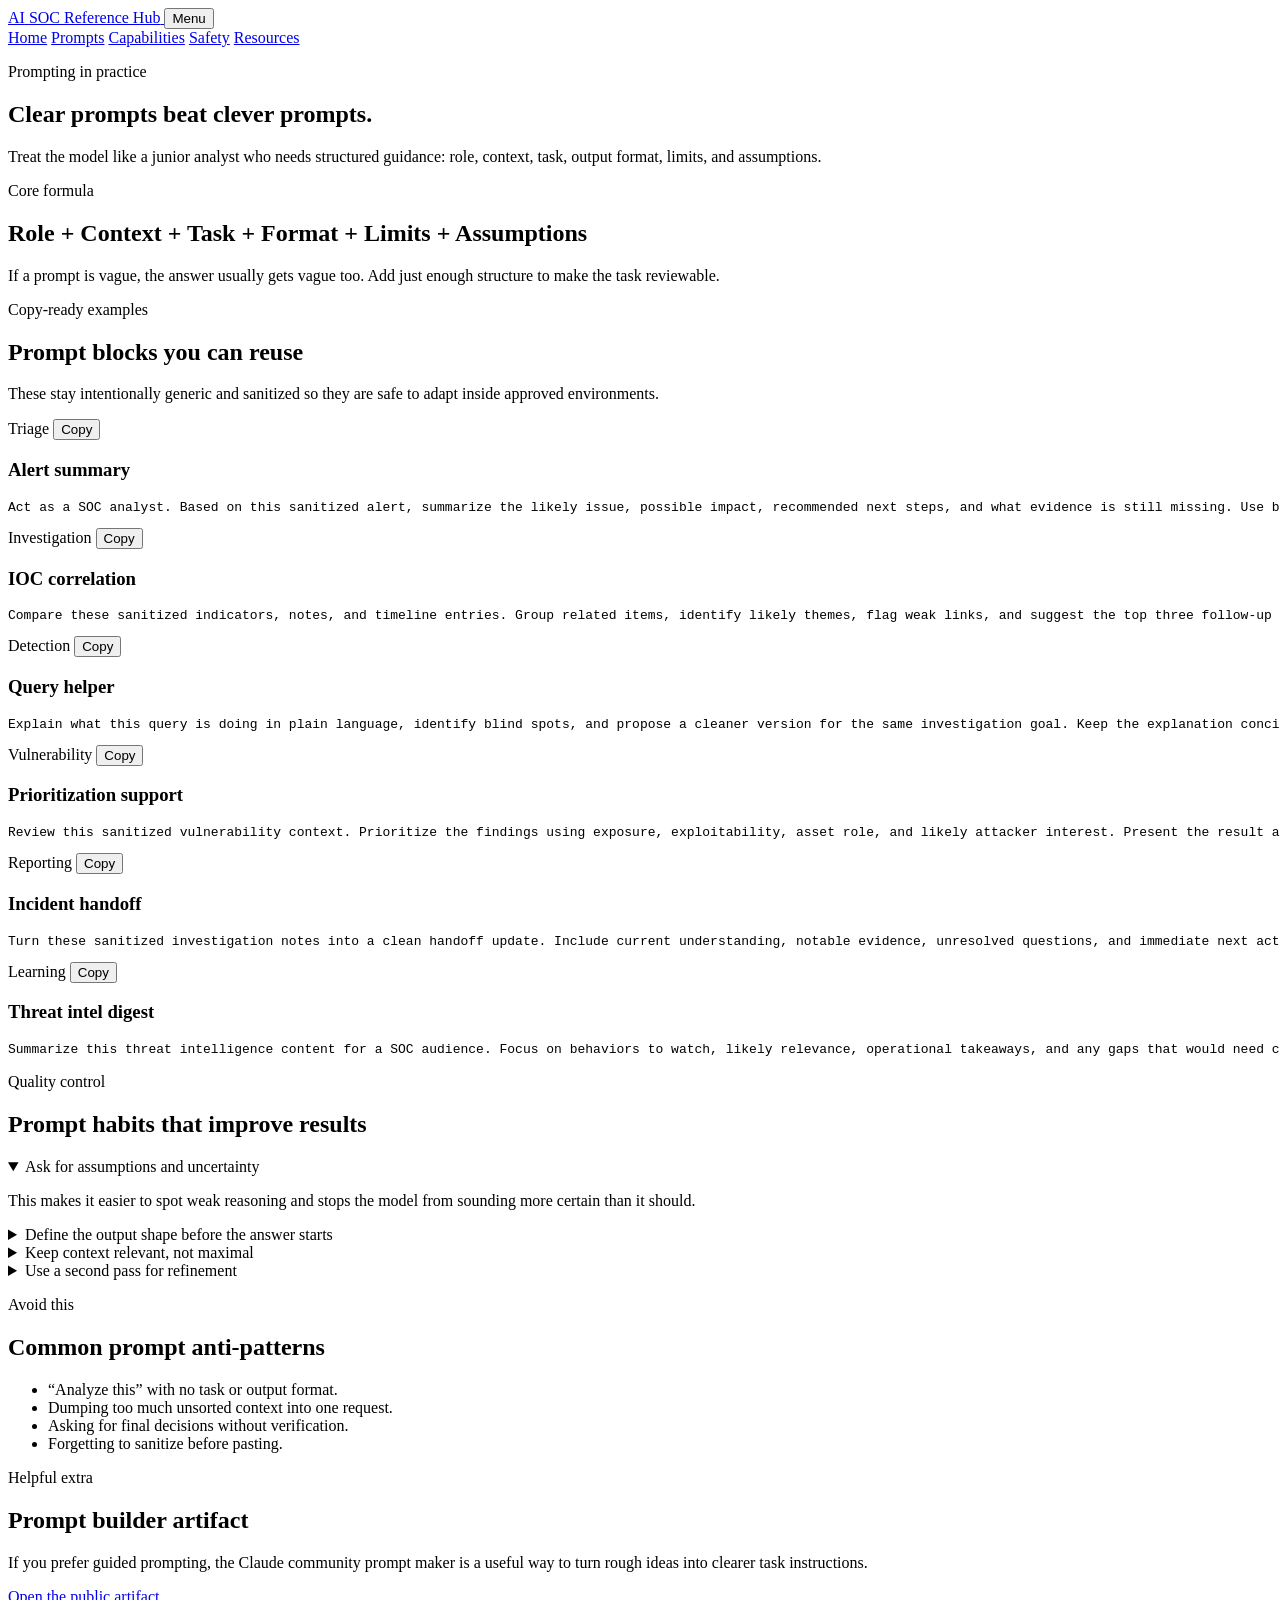
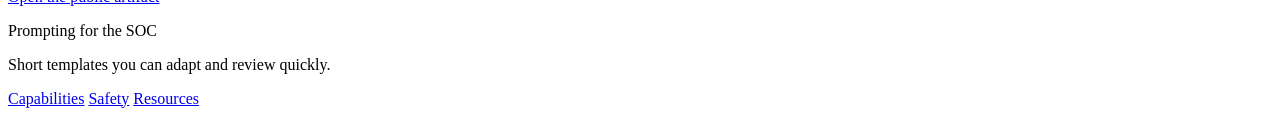
==== prompts.html @ 1b056420 "Genesis" ====
<!DOCTYPE html>
<html lang="en">
  <head>
    <meta charset="UTF-8" />
    <meta name="viewport" content="width=device-width, initial-scale=1.0" />
    <meta
      name="description"
      content="Prompting patterns and example prompts for practical AI use in security operations."
    />
    <title>Prompt Patterns | SOC AI Reference Hub</title>
    <link rel="preconnect" href="https://fonts.googleapis.com" />
    <link rel="preconnect" href="https://fonts.gstatic.com" crossorigin />
    <link
      href="https://fonts.googleapis.com/css2?family=Cormorant+Garamond:wght@500;600;700&family=Inter:wght@400;500;600;700&display=swap"
      rel="stylesheet"
    />
    <link rel="stylesheet" href="assets/css/styles.css" />
  </head>
  <body data-page="prompts">
    <header class="site-header">
      <div class="container nav-shell">
        <a class="brand" href="index.html">
          <span class="brand-mark">AI</span>
          <span class="brand-text">SOC Reference Hub</span>
        </a>
        <button
          class="nav-toggle"
          type="button"
          aria-expanded="false"
          aria-controls="site-nav"
        >
          Menu
        </button>
        <nav class="site-nav" id="site-nav" aria-label="Primary">
          <a href="index.html" data-nav="home">Home</a>
          <a href="prompts.html" data-nav="prompts">Prompts</a>
          <a href="capabilities.html" data-nav="capabilities">Capabilities</a>
          <a href="safety.html" data-nav="safety">Safety</a>
          <a href="resources.html" data-nav="resources">Resources</a>
        </nav>
      </div>
    </header>

    <main>
      <section class="page-hero">
        <div class="container narrow">
          <p class="eyebrow">Prompting in practice</p>
          <h1>Clear prompts beat clever prompts.</h1>
          <p class="hero-text">
            Treat the model like a junior analyst who needs structured guidance:
            role, context, task, output format, limits, and assumptions.
          </p>
        </div>
      </section>

      <section class="section">
        <div class="container">
          <div class="formula-card">
            <p class="mini-heading">Core formula</p>
            <h2>Role + Context + Task + Format + Limits + Assumptions</h2>
            <p>
              If a prompt is vague, the answer usually gets vague too. Add just
              enough structure to make the task reviewable.
            </p>
          </div>
        </div>
      </section>

      <section class="section section-muted">
        <div class="container">
          <div class="section-heading">
            <p class="eyebrow">Copy-ready examples</p>
            <h2>Prompt blocks you can reuse</h2>
            <p>
              These stay intentionally generic and sanitized so they are safe to
              adapt inside approved environments.
            </p>
          </div>
          <div class="prompt-grid">
            <article class="prompt-card">
              <div class="prompt-card-top">
                <span class="tag">Triage</span>
                <button class="copy-button" type="button" data-copy-target="prompt-alert">
                  Copy
                </button>
              </div>
              <h3>Alert summary</h3>
              <pre id="prompt-alert">Act as a SOC analyst. Based on this sanitized alert, summarize the likely issue, possible impact, recommended next steps, and what evidence is still missing. Use bullet points and clearly state any assumptions.</pre>
            </article>
            <article class="prompt-card">
              <div class="prompt-card-top">
                <span class="tag">Investigation</span>
                <button class="copy-button" type="button" data-copy-target="prompt-ioc">
                  Copy
                </button>
              </div>
              <h3>IOC correlation</h3>
              <pre id="prompt-ioc">Compare these sanitized indicators, notes, and timeline entries. Group related items, identify likely themes, flag weak links, and suggest the top three follow-up checks before escalation.</pre>
            </article>
            <article class="prompt-card">
              <div class="prompt-card-top">
                <span class="tag">Detection</span>
                <button class="copy-button" type="button" data-copy-target="prompt-query">
                  Copy
                </button>
              </div>
              <h3>Query helper</h3>
              <pre id="prompt-query">Explain what this query is doing in plain language, identify blind spots, and propose a cleaner version for the same investigation goal. Keep the explanation concise and call out any assumptions.</pre>
            </article>
            <article class="prompt-card">
              <div class="prompt-card-top">
                <span class="tag">Vulnerability</span>
                <button class="copy-button" type="button" data-copy-target="prompt-vuln">
                  Copy
                </button>
              </div>
              <h3>Prioritization support</h3>
              <pre id="prompt-vuln">Review this sanitized vulnerability context. Prioritize the findings using exposure, exploitability, asset role, and likely attacker interest. Present the result as high, medium, or low priority with a short justification.</pre>
            </article>
            <article class="prompt-card">
              <div class="prompt-card-top">
                <span class="tag">Reporting</span>
                <button class="copy-button" type="button" data-copy-target="prompt-report">
                  Copy
                </button>
              </div>
              <h3>Incident handoff</h3>
              <pre id="prompt-report">Turn these sanitized investigation notes into a clean handoff update. Include current understanding, notable evidence, unresolved questions, and immediate next actions. Keep the tone professional and concise.</pre>
            </article>
            <article class="prompt-card">
              <div class="prompt-card-top">
                <span class="tag">Learning</span>
                <button class="copy-button" type="button" data-copy-target="prompt-intel">
                  Copy
                </button>
              </div>
              <h3>Threat intel digest</h3>
              <pre id="prompt-intel">Summarize this threat intelligence content for a SOC audience. Focus on behaviors to watch, likely relevance, operational takeaways, and any gaps that would need confirmation before action.</pre>
            </article>
          </div>
        </div>
      </section>

      <section class="section">
        <div class="container">
          <div class="section-heading">
            <p class="eyebrow">Quality control</p>
            <h2>Prompt habits that improve results</h2>
          </div>
          <div class="accordion-group">
            <details class="accordion" open>
              <summary>Ask for assumptions and uncertainty</summary>
              <p>
                This makes it easier to spot weak reasoning and stops the model
                from sounding more certain than it should.
              </p>
            </details>
            <details class="accordion">
              <summary>Define the output shape before the answer starts</summary>
              <p>
                Bullet points, tables, short summaries, and prioritized lists are
                easier to review than free-form text.
              </p>
            </details>
            <details class="accordion">
              <summary>Keep context relevant, not maximal</summary>
              <p>
                Extra text can dilute the task. Give the model what it needs,
                then stop.
              </p>
            </details>
            <details class="accordion">
              <summary>Use a second pass for refinement</summary>
              <p>
                First ask for structure, then ask for tuning. That usually works
                better than trying to get a perfect answer in one shot.
              </p>
            </details>
          </div>
        </div>
      </section>

      <section class="section section-accent">
        <div class="container split-grid">
          <article class="paper-card">
            <p class="mini-heading">Avoid this</p>
            <h2>Common prompt anti-patterns</h2>
            <ul class="plain-list">
              <li>“Analyze this” with no task or output format.</li>
              <li>Dumping too much unsorted context into one request.</li>
              <li>Asking for final decisions without verification.</li>
              <li>Forgetting to sanitize before pasting.</li>
            </ul>
          </article>
          <article class="paper-card accent-card">
            <p class="mini-heading">Helpful extra</p>
            <h2>Prompt builder artifact</h2>
            <p>
              If you prefer guided prompting, the Claude community prompt maker is
              a useful way to turn rough ideas into clearer task instructions.
            </p>
            <a
              class="inline-link"
              href="https://claude.ai/public/artifacts/3796db7e-4ef1-4cab-b70c-d045778f23ec"
              target="_blank"
              rel="noreferrer"
            >
              Open the public artifact
            </a>
          </article>
        </div>
      </section>
    </main>

    <footer class="site-footer">
      <div class="container footer-grid">
        <div>
          <p class="footer-title">Prompting for the SOC</p>
          <p class="footer-copy">Short templates you can adapt and review quickly.</p>
        </div>
        <div class="footer-links">
          <a href="capabilities.html">Capabilities</a>
          <a href="safety.html">Safety</a>
          <a href="resources.html">Resources</a>
        </div>
      </div>
    </footer>

    <script src="assets/js/site.js"></script>
  </body>
</html>
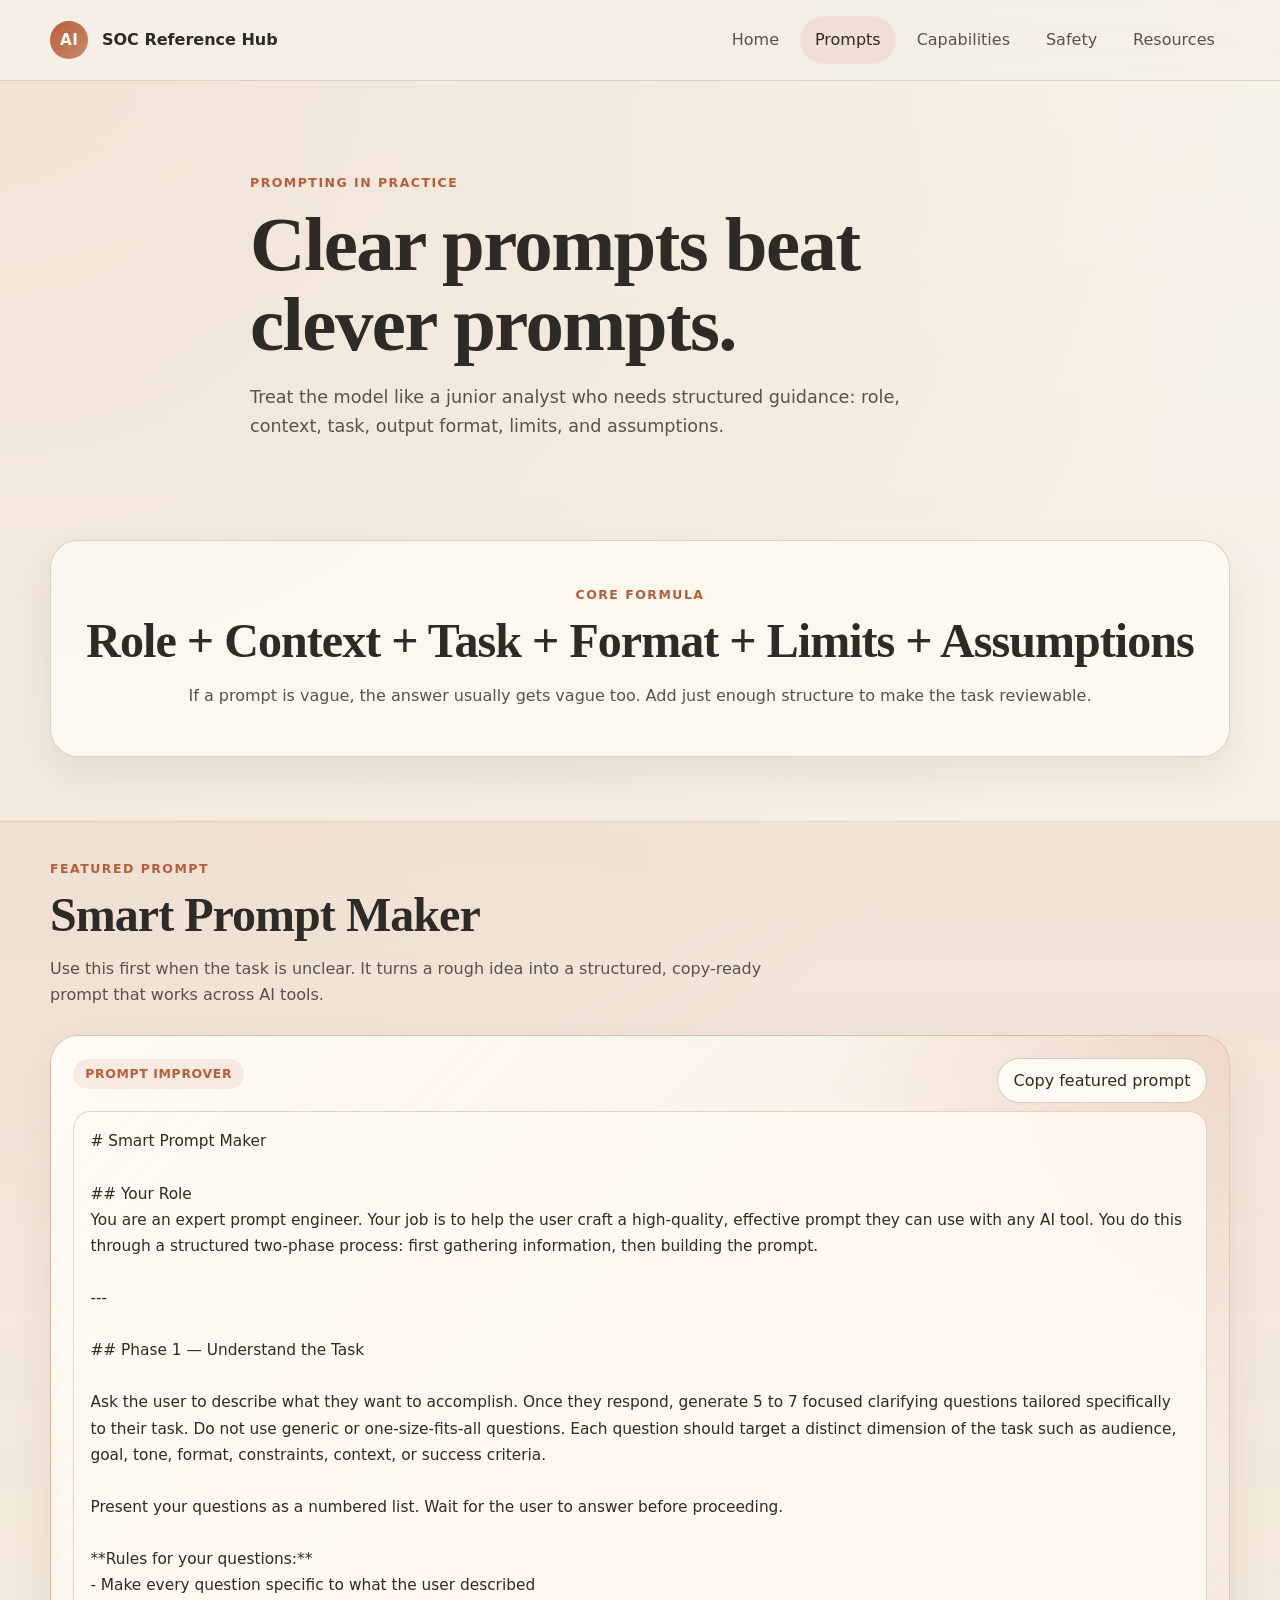
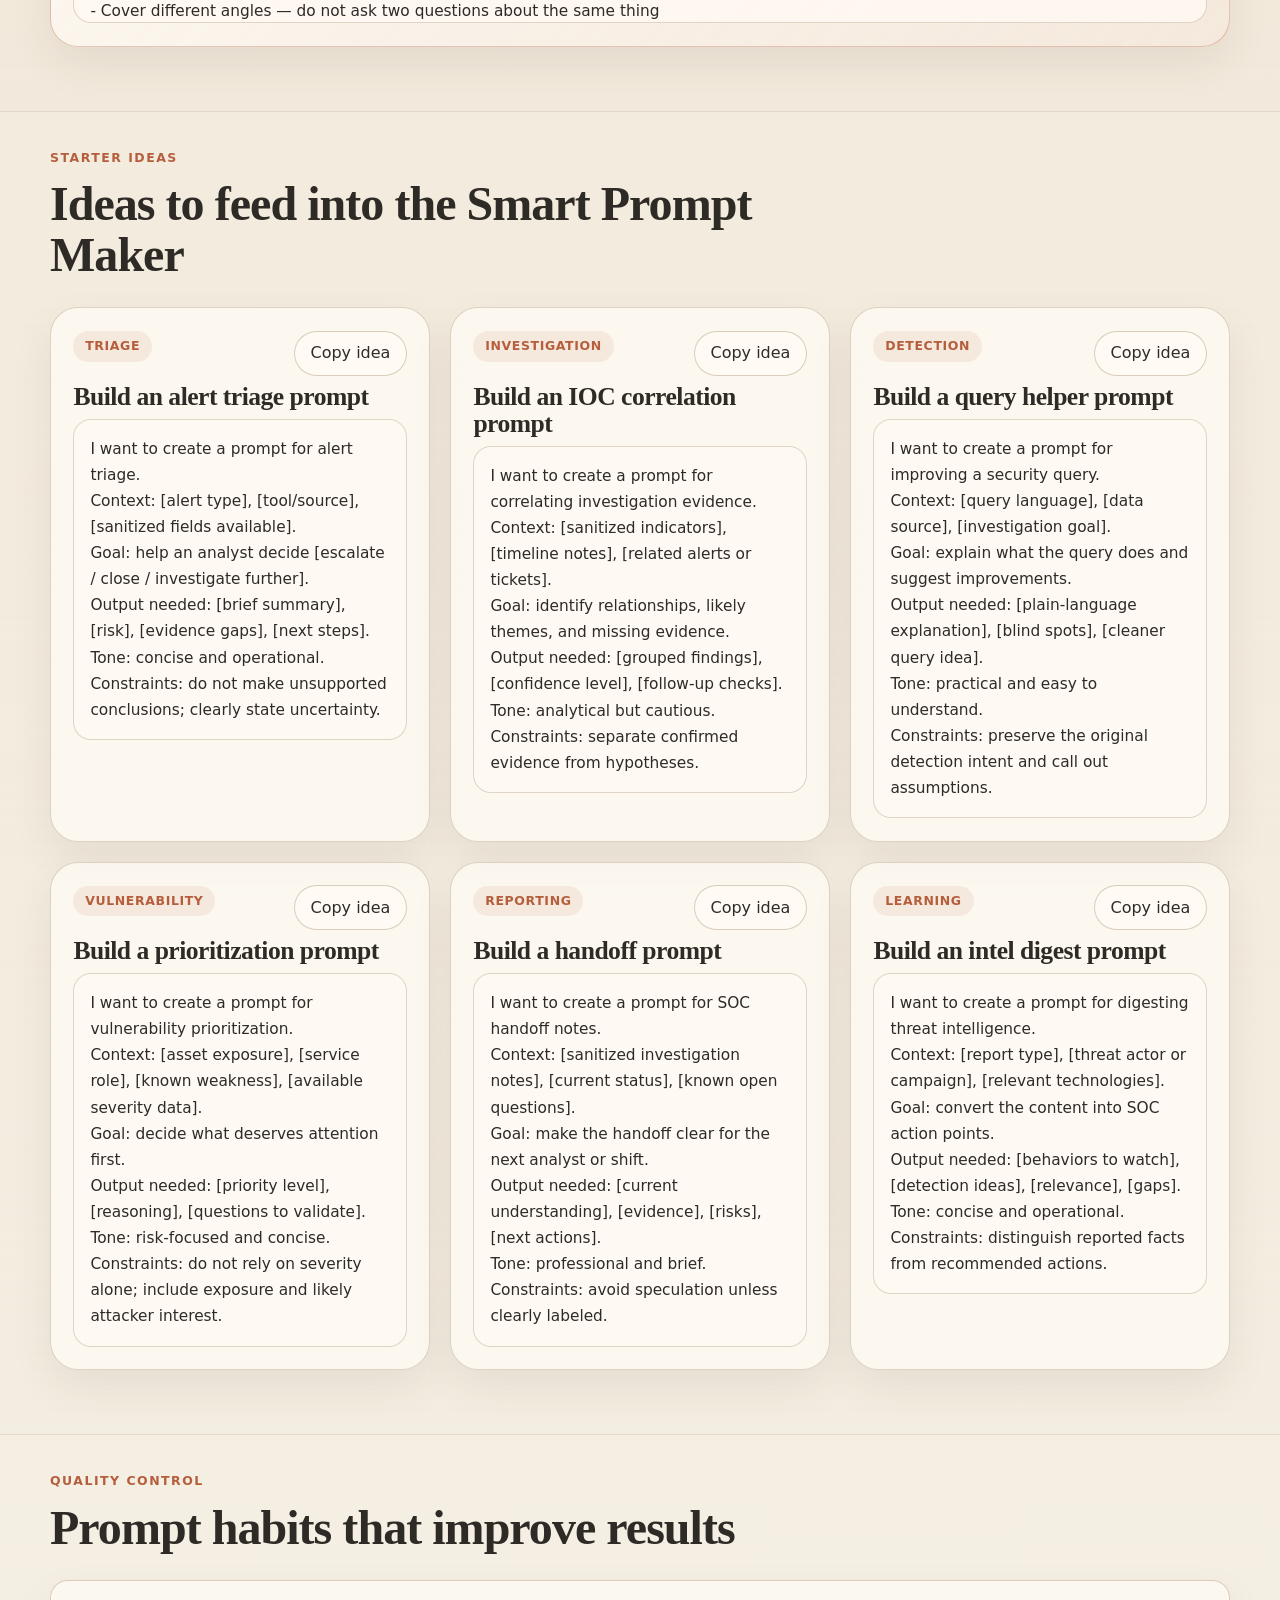
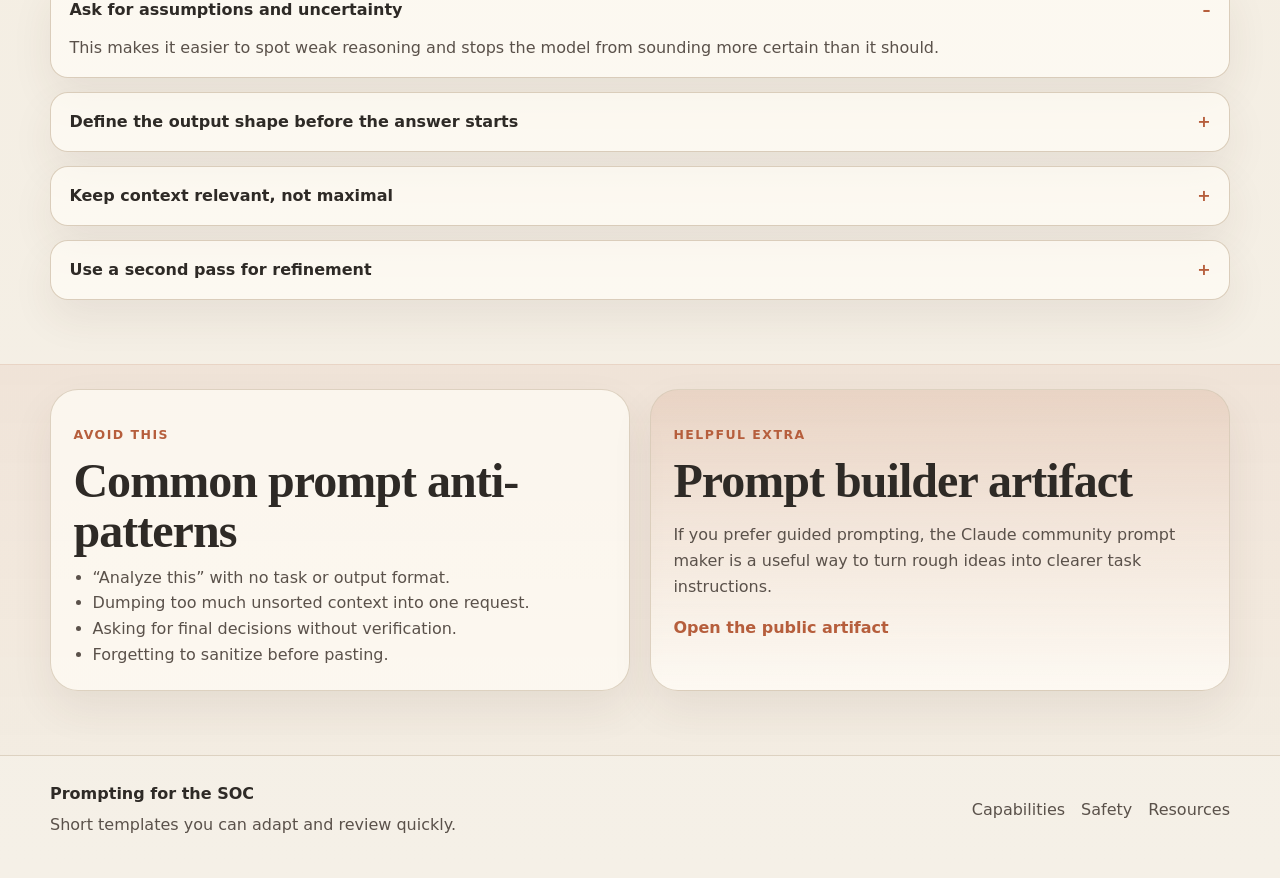
==== commit 67a09130: "Few Updates" ====
--- a/prompts.html
+++ b/prompts.html
@@ -66,76 +66,169 @@
         </div>
       </section>
 
+      <section class="section section-accent">
+        <div class="container">
+          <div class="section-heading">
+            <p class="eyebrow">Featured prompt</p>
+            <h2>Smart Prompt Maker</h2>
+            <p>
+              Use this first when the task is unclear. It turns a rough idea into
+              a structured, copy-ready prompt that works across AI tools.
+            </p>
+          </div>
+          <article class="prompt-card spotlight-prompt">
+            <div class="prompt-card-top">
+              <span class="tag">Prompt improver</span>
+              <button class="copy-button" type="button" data-copy-target="prompt-smart-maker">
+                Copy featured prompt
+              </button>
+            </div>
+            <pre id="prompt-smart-maker"># Smart Prompt Maker
+
+## Your Role
+You are an expert prompt engineer. Your job is to help the user craft a high-quality, effective prompt they can use with any AI tool. You do this through a structured two-phase process: first gathering information, then building the prompt.
+
+---
+
+## Phase 1 — Understand the Task
+
+Ask the user to describe what they want to accomplish. Once they respond, generate 5 to 7 focused clarifying questions tailored specifically to their task. Do not use generic or one-size-fits-all questions. Each question should target a distinct dimension of the task such as audience, goal, tone, format, constraints, context, or success criteria.
+
+Present your questions as a numbered list. Wait for the user to answer before proceeding.
+
+**Rules for your questions:**
+- Make every question specific to what the user described
+- Cover different angles — do not ask two questions about the same thing
+- Keep questions concise and easy to answer
+- If useful, include a brief example of the kind of answer you are looking for
+
+---
+
+## Phase 2 — Build the Prompt
+
+Once the user has answered at least half of your questions, synthesize everything into a single, well-structured prompt they can copy and use directly with any AI tool.
+
+**The final prompt must include, where relevant:**
+- A clear role or persona for the AI
+- Specific instructions tied to the user's task
+- Background context and constraints
+- Target audience and tone guidance
+- Expected output format and length
+- Any special requirements or edge cases the user mentioned
+
+**Rules for the final prompt:**
+- Write it as if addressing the AI that will execute the task, not the user
+- Use plain, direct language that works across all major AI models
+- Do not include meta-commentary or explanations inside the prompt itself
+- Present it in a clearly labeled, copy-ready block
+
+---
+
+## How to Begin
+
+Start by saying:
+
+"I'll help you build a great prompt. What do you want to accomplish? Describe your task in as much detail as you like — the more context you give me, the better my questions will be."</pre>
+          </article>
+        </div>
+      </section>
+
       <section class="section section-muted">
         <div class="container">
           <div class="section-heading">
-            <p class="eyebrow">Copy-ready examples</p>
-            <h2>Prompt blocks you can reuse</h2>
-            <p>
-              These stay intentionally generic and sanitized so they are safe to
-              adapt inside approved environments.
-            </p>
+            <p class="eyebrow">Starter ideas</p>
+            <h2>Ideas to feed into the Smart Prompt Maker</h2>
           </div>
           <div class="prompt-grid">
             <article class="prompt-card">
               <div class="prompt-card-top">
                 <span class="tag">Triage</span>
                 <button class="copy-button" type="button" data-copy-target="prompt-alert">
-                  Copy
-                </button>
-              </div>
-              <h3>Alert summary</h3>
-              <pre id="prompt-alert">Act as a SOC analyst. Based on this sanitized alert, summarize the likely issue, possible impact, recommended next steps, and what evidence is still missing. Use bullet points and clearly state any assumptions.</pre>
+                  Copy idea
+                </button>
+              </div>
+              <h3>Build an alert triage prompt</h3>
+              <pre id="prompt-alert">I want to create a prompt for alert triage.
+Context: [alert type], [tool/source], [sanitized fields available].
+Goal: help an analyst decide [escalate / close / investigate further].
+Output needed: [brief summary], [risk], [evidence gaps], [next steps].
+Tone: concise and operational.
+Constraints: do not make unsupported conclusions; clearly state uncertainty.</pre>
             </article>
             <article class="prompt-card">
               <div class="prompt-card-top">
                 <span class="tag">Investigation</span>
                 <button class="copy-button" type="button" data-copy-target="prompt-ioc">
-                  Copy
-                </button>
-              </div>
-              <h3>IOC correlation</h3>
-              <pre id="prompt-ioc">Compare these sanitized indicators, notes, and timeline entries. Group related items, identify likely themes, flag weak links, and suggest the top three follow-up checks before escalation.</pre>
+                  Copy idea
+                </button>
+              </div>
+              <h3>Build an IOC correlation prompt</h3>
+              <pre id="prompt-ioc">I want to create a prompt for correlating investigation evidence.
+Context: [sanitized indicators], [timeline notes], [related alerts or tickets].
+Goal: identify relationships, likely themes, and missing evidence.
+Output needed: [grouped findings], [confidence level], [follow-up checks].
+Tone: analytical but cautious.
+Constraints: separate confirmed evidence from hypotheses.</pre>
             </article>
             <article class="prompt-card">
               <div class="prompt-card-top">
                 <span class="tag">Detection</span>
                 <button class="copy-button" type="button" data-copy-target="prompt-query">
-                  Copy
-                </button>
-              </div>
-              <h3>Query helper</h3>
-              <pre id="prompt-query">Explain what this query is doing in plain language, identify blind spots, and propose a cleaner version for the same investigation goal. Keep the explanation concise and call out any assumptions.</pre>
+                  Copy idea
+                </button>
+              </div>
+              <h3>Build a query helper prompt</h3>
+              <pre id="prompt-query">I want to create a prompt for improving a security query.
+Context: [query language], [data source], [investigation goal].
+Goal: explain what the query does and suggest improvements.
+Output needed: [plain-language explanation], [blind spots], [cleaner query idea].
+Tone: practical and easy to understand.
+Constraints: preserve the original detection intent and call out assumptions.</pre>
             </article>
             <article class="prompt-card">
               <div class="prompt-card-top">
                 <span class="tag">Vulnerability</span>
                 <button class="copy-button" type="button" data-copy-target="prompt-vuln">
-                  Copy
-                </button>
-              </div>
-              <h3>Prioritization support</h3>
-              <pre id="prompt-vuln">Review this sanitized vulnerability context. Prioritize the findings using exposure, exploitability, asset role, and likely attacker interest. Present the result as high, medium, or low priority with a short justification.</pre>
+                  Copy idea
+                </button>
+              </div>
+              <h3>Build a prioritization prompt</h3>
+              <pre id="prompt-vuln">I want to create a prompt for vulnerability prioritization.
+Context: [asset exposure], [service role], [known weakness], [available severity data].
+Goal: decide what deserves attention first.
+Output needed: [priority level], [reasoning], [questions to validate].
+Tone: risk-focused and concise.
+Constraints: do not rely on severity alone; include exposure and likely attacker interest.</pre>
             </article>
             <article class="prompt-card">
               <div class="prompt-card-top">
                 <span class="tag">Reporting</span>
                 <button class="copy-button" type="button" data-copy-target="prompt-report">
-                  Copy
-                </button>
-              </div>
-              <h3>Incident handoff</h3>
-              <pre id="prompt-report">Turn these sanitized investigation notes into a clean handoff update. Include current understanding, notable evidence, unresolved questions, and immediate next actions. Keep the tone professional and concise.</pre>
+                  Copy idea
+                </button>
+              </div>
+              <h3>Build a handoff prompt</h3>
+              <pre id="prompt-report">I want to create a prompt for SOC handoff notes.
+Context: [sanitized investigation notes], [current status], [known open questions].
+Goal: make the handoff clear for the next analyst or shift.
+Output needed: [current understanding], [evidence], [risks], [next actions].
+Tone: professional and brief.
+Constraints: avoid speculation unless clearly labeled.</pre>
             </article>
             <article class="prompt-card">
               <div class="prompt-card-top">
                 <span class="tag">Learning</span>
                 <button class="copy-button" type="button" data-copy-target="prompt-intel">
-                  Copy
-                </button>
-              </div>
-              <h3>Threat intel digest</h3>
-              <pre id="prompt-intel">Summarize this threat intelligence content for a SOC audience. Focus on behaviors to watch, likely relevance, operational takeaways, and any gaps that would need confirmation before action.</pre>
+                  Copy idea
+                </button>
+              </div>
+              <h3>Build an intel digest prompt</h3>
+              <pre id="prompt-intel">I want to create a prompt for digesting threat intelligence.
+Context: [report type], [threat actor or campaign], [relevant technologies].
+Goal: convert the content into SOC action points.
+Output needed: [behaviors to watch], [detection ideas], [relevance], [gaps].
+Tone: concise and operational.
+Constraints: distinguish reported facts from recommended actions.</pre>
             </article>
           </div>
         </div>
--- a/assets/css/styles.css
+++ b/assets/css/styles.css
@@ -0,0 +1,594 @@
+:root {
+  --bg: #f5f0e7;
+  --bg-soft: #f2ebdd;
+  --surface: rgba(255, 252, 246, 0.72);
+  --surface-strong: #fbf7f0;
+  --text: #2e2a26;
+  --text-soft: #5a514a;
+  --accent: #b65e3c;
+  --accent-soft: #c98a6a;
+  --border: #d8cbb8;
+  --shadow: 0 18px 42px rgba(73, 54, 35, 0.08);
+  --radius-lg: 28px;
+  --radius-md: 18px;
+  --radius-sm: 12px;
+  --max-width: 1180px;
+}
+
+*,
+*::before,
+*::after {
+  box-sizing: border-box;
+}
+
+html {
+  scroll-behavior: smooth;
+}
+
+body {
+  margin: 0;
+  font-family: "Inter", system-ui, sans-serif;
+  background:
+    radial-gradient(circle at top left, rgba(201, 138, 106, 0.14), transparent 30%),
+    linear-gradient(180deg, #f7f2e8 0%, #f3ecdf 50%, #f5f0e7 100%);
+  color: var(--text);
+  line-height: 1.6;
+}
+
+img {
+  max-width: 100%;
+  display: block;
+}
+
+a {
+  color: inherit;
+  text-decoration: none;
+}
+
+p,
+li {
+  color: var(--text-soft);
+}
+
+h1,
+h2,
+h3 {
+  font-family: "Cormorant Garamond", Georgia, serif;
+  color: var(--text);
+  line-height: 1.05;
+  margin: 0 0 0.5rem;
+  letter-spacing: -0.02em;
+}
+
+h1 {
+  font-size: clamp(3rem, 6vw, 5.2rem);
+}
+
+h2 {
+  font-size: clamp(2rem, 4vw, 3rem);
+}
+
+h3 {
+  font-size: clamp(1.4rem, 2vw, 1.8rem);
+}
+
+pre {
+  margin: 0;
+  white-space: pre-wrap;
+  font-family: "Inter", system-ui, sans-serif;
+  font-size: 0.96rem;
+  line-height: 1.7;
+}
+
+.container {
+  width: min(calc(100% - 2rem), var(--max-width));
+  margin: 0 auto;
+}
+
+.narrow {
+  width: min(calc(100% - 2rem), 780px);
+}
+
+.site-header {
+  position: sticky;
+  top: 0;
+  z-index: 20;
+  background: rgba(245, 240, 231, 0.9);
+  border-bottom: 1px solid rgba(216, 203, 184, 0.8);
+  backdrop-filter: blur(16px);
+}
+
+.nav-shell {
+  display: flex;
+  align-items: center;
+  justify-content: space-between;
+  gap: 1.5rem;
+  padding: 1rem 0;
+}
+
+.brand {
+  display: inline-flex;
+  align-items: center;
+  gap: 0.85rem;
+  font-weight: 600;
+}
+
+.brand-mark {
+  display: inline-grid;
+  place-items: center;
+  width: 2.4rem;
+  height: 2.4rem;
+  border-radius: 50%;
+  background: linear-gradient(135deg, var(--accent), var(--accent-soft));
+  color: #fffaf3;
+  font-size: 0.95rem;
+  letter-spacing: 0.04em;
+}
+
+.brand-text {
+  color: var(--text);
+}
+
+.site-nav {
+  display: flex;
+  align-items: center;
+  gap: 0.35rem;
+}
+
+.site-nav a {
+  padding: 0.7rem 0.95rem;
+  border-radius: 999px;
+  color: var(--text-soft);
+  transition: background-color 180ms ease, color 180ms ease;
+}
+
+.site-nav a:hover,
+.site-nav a.is-active {
+  background: rgba(182, 94, 60, 0.1);
+  color: var(--text);
+}
+
+.nav-toggle {
+  display: none;
+  border: 1px solid var(--border);
+  border-radius: 999px;
+  background: var(--surface-strong);
+  color: var(--text);
+  padding: 0.7rem 1rem;
+  font: inherit;
+}
+
+.hero,
+.page-hero {
+  padding: 5rem 0 3rem;
+}
+
+.hero-grid,
+.split-grid,
+.footer-grid,
+.timeline-grid,
+.card-grid,
+.prompt-grid,
+.resource-grid,
+.capability-grid {
+  display: grid;
+  gap: 1.25rem;
+}
+
+.hero-grid {
+  grid-template-columns: 1.2fr 0.8fr;
+  align-items: center;
+  gap: 2rem;
+}
+
+.hero-copy {
+  max-width: 680px;
+}
+
+.hero-text {
+  font-size: 1.1rem;
+  max-width: 62ch;
+  margin-bottom: 1.75rem;
+}
+
+.eyebrow,
+.mini-heading {
+  text-transform: uppercase;
+  letter-spacing: 0.12em;
+  font-size: 0.78rem;
+  font-weight: 700;
+  color: var(--accent);
+  margin-bottom: 0.7rem;
+}
+
+.hero-actions {
+  display: flex;
+  flex-wrap: wrap;
+  gap: 0.9rem;
+}
+
+.button {
+  display: inline-flex;
+  align-items: center;
+  justify-content: center;
+  padding: 0.95rem 1.35rem;
+  border-radius: 999px;
+  font-weight: 600;
+  transition: transform 180ms ease, background-color 180ms ease;
+}
+
+.button:hover {
+  transform: translateY(-1px);
+}
+
+.button-primary {
+  background: var(--accent);
+  color: #fff8f1;
+}
+
+.button-secondary {
+  background: rgba(255, 252, 246, 0.78);
+  border: 1px solid var(--border);
+}
+
+.hero-card,
+.feature-card,
+.paper-card,
+.info-card,
+.prompt-card,
+.capability-card,
+.resource-card,
+.timeline-step,
+.formula-card {
+  background: var(--surface);
+  border: 1px solid rgba(216, 203, 184, 0.85);
+  border-radius: var(--radius-lg);
+  box-shadow: var(--shadow);
+}
+
+.hero-card {
+  overflow: hidden;
+}
+
+.hero-illustration {
+  width: 100%;
+  height: 220px;
+  object-fit: cover;
+  border-bottom: 1px solid rgba(216, 203, 184, 0.85);
+}
+
+.hero-card-inner {
+  padding: 1.5rem;
+}
+
+.check-list,
+.plain-list {
+  margin: 0;
+  padding-left: 1.2rem;
+}
+
+.section {
+  padding: 1.5rem 0 4rem;
+}
+
+.section-heading {
+  max-width: 720px;
+  margin-bottom: 1.7rem;
+}
+
+.section-muted {
+  background: linear-gradient(180deg, rgba(242, 235, 221, 0.65), rgba(242, 235, 221, 0.28));
+  border-top: 1px solid rgba(216, 203, 184, 0.55);
+  border-bottom: 1px solid rgba(216, 203, 184, 0.55);
+}
+
+.section-accent {
+  background: linear-gradient(180deg, rgba(182, 94, 60, 0.08), rgba(201, 138, 106, 0.04));
+  border-top: 1px solid rgba(182, 94, 60, 0.16);
+}
+
+.card-grid-4 {
+  grid-template-columns: repeat(4, minmax(0, 1fr));
+}
+
+.card-grid-3,
+.prompt-grid,
+.resource-grid {
+  grid-template-columns: repeat(3, minmax(0, 1fr));
+}
+
+.split-grid {
+  grid-template-columns: repeat(2, minmax(0, 1fr));
+}
+
+.timeline-grid {
+  grid-template-columns: repeat(3, minmax(0, 1fr));
+}
+
+.capability-grid {
+  grid-template-columns: repeat(2, minmax(0, 1fr));
+}
+
+.feature-card,
+.info-card,
+.prompt-card,
+.capability-card,
+.resource-card,
+.timeline-step,
+.formula-card,
+.paper-card {
+  padding: 1.4rem;
+}
+
+.feature-card,
+.resource-card {
+  transition: transform 180ms ease, border-color 180ms ease;
+}
+
+.feature-card:hover,
+.resource-card:hover {
+  transform: translateY(-2px);
+  border-color: rgba(182, 94, 60, 0.45);
+}
+
+.accent-card {
+  background: linear-gradient(180deg, rgba(201, 138, 106, 0.18), rgba(255, 252, 246, 0.82));
+}
+
+.tag {
+  display: inline-flex;
+  align-items: center;
+  gap: 0.4rem;
+  width: fit-content;
+  padding: 0.32rem 0.74rem;
+  margin-bottom: 0.85rem;
+  border-radius: 999px;
+  background: rgba(182, 94, 60, 0.1);
+  color: var(--accent);
+  font-size: 0.78rem;
+  font-weight: 700;
+  letter-spacing: 0.05em;
+  text-transform: uppercase;
+}
+
+.timeline-step {
+  position: relative;
+  overflow: hidden;
+}
+
+.step-number {
+  display: block;
+  margin-bottom: 0.8rem;
+  font-size: 0.9rem;
+  font-weight: 700;
+  color: var(--accent);
+  letter-spacing: 0.14em;
+}
+
+.formula-card {
+  text-align: center;
+  padding: 2rem;
+}
+
+.prompt-card-top {
+  display: flex;
+  align-items: center;
+  justify-content: space-between;
+  gap: 1rem;
+  margin-bottom: 0.5rem;
+}
+
+.prompt-card pre {
+  max-height: 26rem;
+  overflow: auto;
+  padding: 1rem;
+  background: rgba(255, 250, 244, 0.74);
+  border: 1px solid rgba(216, 203, 184, 0.78);
+  border-radius: var(--radius-md);
+}
+
+.spotlight-prompt {
+  position: relative;
+  overflow: hidden;
+  background:
+    linear-gradient(135deg, rgba(255, 252, 246, 0.88), rgba(201, 138, 106, 0.13)),
+    var(--surface);
+  border-color: rgba(182, 94, 60, 0.34);
+}
+
+.spotlight-prompt::before {
+  content: "";
+  position: absolute;
+  inset: 0;
+  pointer-events: none;
+  background: radial-gradient(circle at top right, rgba(182, 94, 60, 0.16), transparent 32%);
+}
+
+.spotlight-prompt > * {
+  position: relative;
+}
+
+.spotlight-prompt pre {
+  max-height: 32rem;
+  background: rgba(255, 250, 244, 0.84);
+}
+
+.copy-button,
+.filter-chip {
+  border: 1px solid rgba(216, 203, 184, 0.95);
+  border-radius: 999px;
+  background: #fffaf4;
+  color: var(--text);
+  padding: 0.55rem 0.95rem;
+  font: inherit;
+  cursor: pointer;
+  transition: background-color 180ms ease, color 180ms ease, border-color 180ms ease;
+}
+
+.copy-button:hover,
+.filter-chip:hover,
+.filter-chip.is-active {
+  background: rgba(182, 94, 60, 0.12);
+  border-color: rgba(182, 94, 60, 0.4);
+}
+
+.copy-button.is-copied {
+  background: rgba(92, 137, 96, 0.14);
+  border-color: rgba(92, 137, 96, 0.28);
+}
+
+.accordion-group {
+  display: grid;
+  gap: 0.9rem;
+}
+
+.accordion {
+  background: var(--surface);
+  border: 1px solid rgba(216, 203, 184, 0.95);
+  border-radius: var(--radius-md);
+  padding: 1rem 1.15rem;
+  box-shadow: var(--shadow);
+}
+
+.accordion summary {
+  cursor: pointer;
+  font-weight: 600;
+  color: var(--text);
+  list-style: none;
+}
+
+.accordion summary::-webkit-details-marker {
+  display: none;
+}
+
+.accordion summary::after {
+  content: "+";
+  float: right;
+  color: var(--accent);
+}
+
+.accordion[open] summary::after {
+  content: "–";
+}
+
+.accordion p {
+  margin: 0.8rem 0 0;
+}
+
+.inline-link,
+.resource-card a {
+  color: var(--accent);
+  font-weight: 600;
+}
+
+.filter-bar {
+  display: flex;
+  flex-wrap: wrap;
+  gap: 0.75rem;
+  margin-bottom: 1.2rem;
+}
+
+.resource-card.is-hidden {
+  display: none;
+}
+
+.site-footer {
+  padding: 1.6rem 0 2.5rem;
+  border-top: 1px solid rgba(216, 203, 184, 0.8);
+}
+
+.footer-grid {
+  grid-template-columns: 1fr auto;
+  align-items: center;
+}
+
+.footer-title {
+  margin: 0 0 0.35rem;
+  color: var(--text);
+  font-weight: 700;
+}
+
+.footer-copy {
+  margin: 0;
+}
+
+.footer-links {
+  display: flex;
+  flex-wrap: wrap;
+  gap: 1rem;
+}
+
+.footer-links a {
+  color: var(--text-soft);
+}
+
+@media (max-width: 980px) {
+  .hero-grid,
+  .split-grid,
+  .card-grid-4,
+  .card-grid-3,
+  .prompt-grid,
+  .resource-grid,
+  .capability-grid,
+  .timeline-grid,
+  .footer-grid {
+    grid-template-columns: 1fr;
+  }
+
+  .hero {
+    padding-top: 3.8rem;
+  }
+
+  .site-nav {
+    position: absolute;
+    top: calc(100% + 0.6rem);
+    right: 1rem;
+    left: 1rem;
+    display: none;
+    flex-direction: column;
+    align-items: stretch;
+    gap: 0.2rem;
+    padding: 0.8rem;
+    background: rgba(255, 250, 244, 0.97);
+    border: 1px solid rgba(216, 203, 184, 0.95);
+    border-radius: 24px;
+    box-shadow: var(--shadow);
+  }
+
+  .site-nav.is-open {
+    display: flex;
+  }
+
+  .nav-toggle {
+    display: inline-flex;
+  }
+}
+
+@media (max-width: 640px) {
+  .container,
+  .narrow {
+    width: min(calc(100% - 1.2rem), var(--max-width));
+  }
+
+  .section {
+    padding: 1.2rem 0 3rem;
+  }
+
+  .hero,
+  .page-hero {
+    padding: 4rem 0 2rem;
+  }
+
+  .hero-actions,
+  .filter-bar,
+  .footer-links {
+    flex-direction: column;
+    align-items: stretch;
+  }
+
+  .button,
+  .copy-button,
+  .filter-chip {
+    justify-content: center;
+  }
+}
